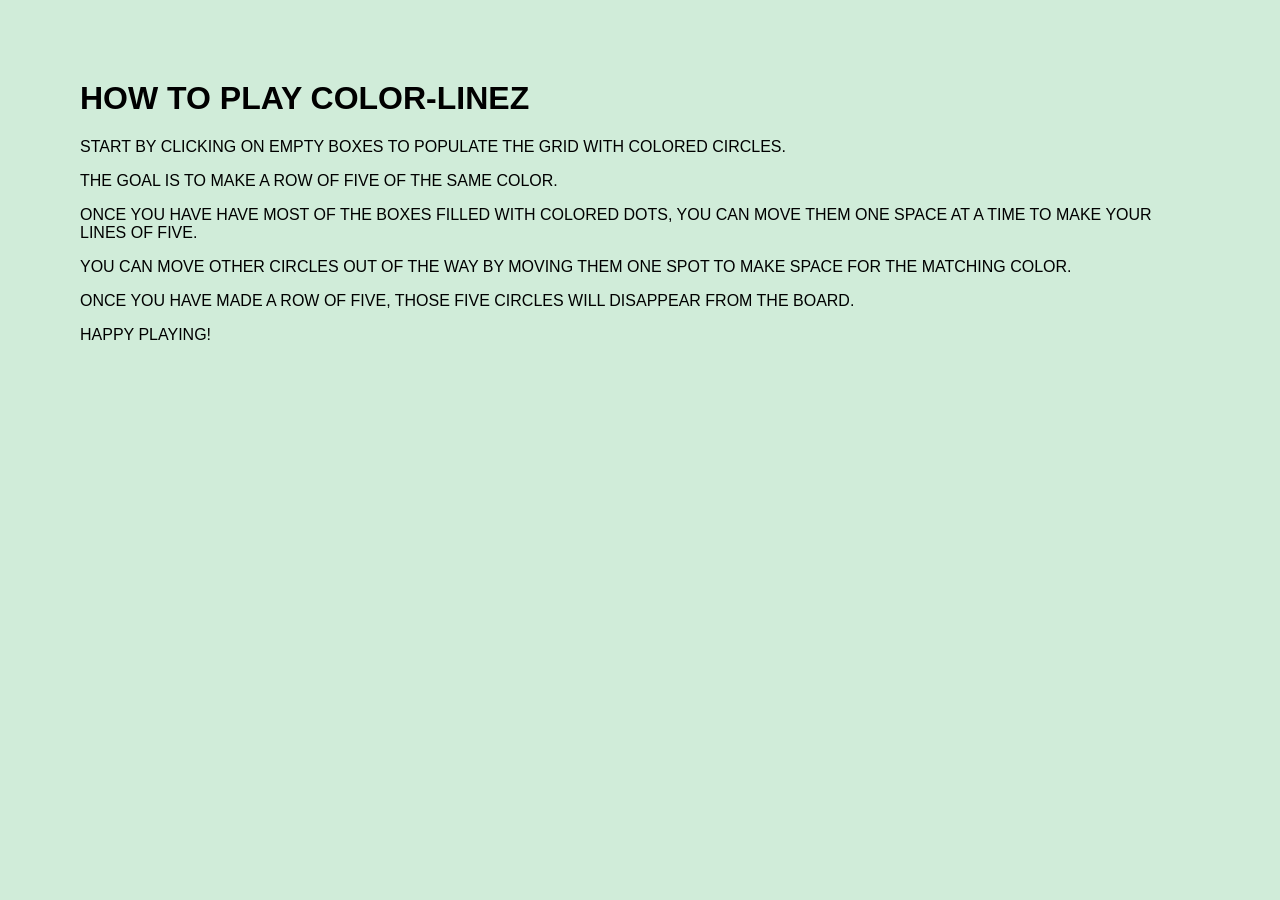
==== instructions.html @ ce93e902 "Create instructions.html Game play instructions" ====
<!doctype html>
<html lang ="en">
<head>
    <meta charset="utf-8">
    <title>color linez instructions</title>
    <style>
        body {
            background-color: #d0ecd9;
            font-family: Candara, sans-serif;
            text-transform: uppercase;
            margin: 5em;
        }
        </style>
</head>

<body>   
          
      <h1>How to play color-linez</h1>
    
      <p>Start by clicking on empty boxes to populate the grid with colored circles. </p>
    
      <p>The goal is to make a row of five of the same color.</p>
    
      <p>Once you have have most of the boxes filled with colored dots, you can move them one space at a time to make your lines of five.</p>
    
      <p>You can move other circles out of the way by moving them one spot to make space for the matching color.</p>
      
      <p>Once you have made a row of five, those five circles will disappear from the board. </p>
      
      <p>Happy playing!</p>
    
   
    </body>
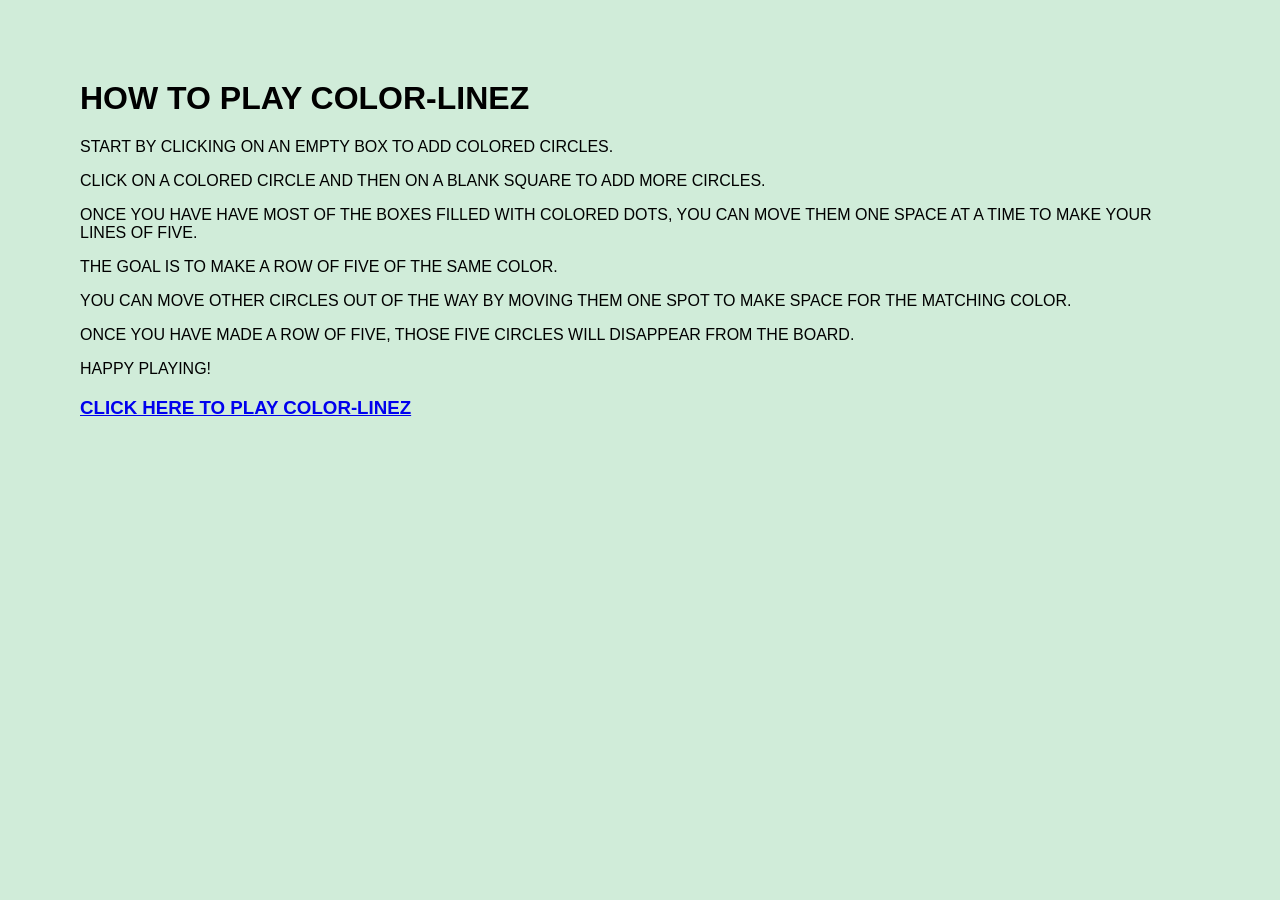
==== commit 003eca54: "Update instructions.html Clarified instructions" ====
--- a/instructions.html
+++ b/instructions.html
@@ -17,17 +17,20 @@
           
       <h1>How to play color-linez</h1>
     
-      <p>Start by clicking on empty boxes to populate the grid with colored circles. </p>
-    
-      <p>The goal is to make a row of five of the same color.</p>
+      <p>Start by clicking on an empty box to add colored circles. </p>
+
+      <p>Click on a colored circle and then on a blank square to add more circles.</p>
     
       <p>Once you have have most of the boxes filled with colored dots, you can move them one space at a time to make your lines of five.</p>
+
+      <p>The goal is to make a row of five of the same color.</p>
     
       <p>You can move other circles out of the way by moving them one spot to make space for the matching color.</p>
       
       <p>Once you have made a row of five, those five circles will disappear from the board. </p>
       
       <p>Happy playing!</p>
-    
+
+      <h3><a href="index.html"> Click here to play color-linez</a></h3>    
    
     </body>
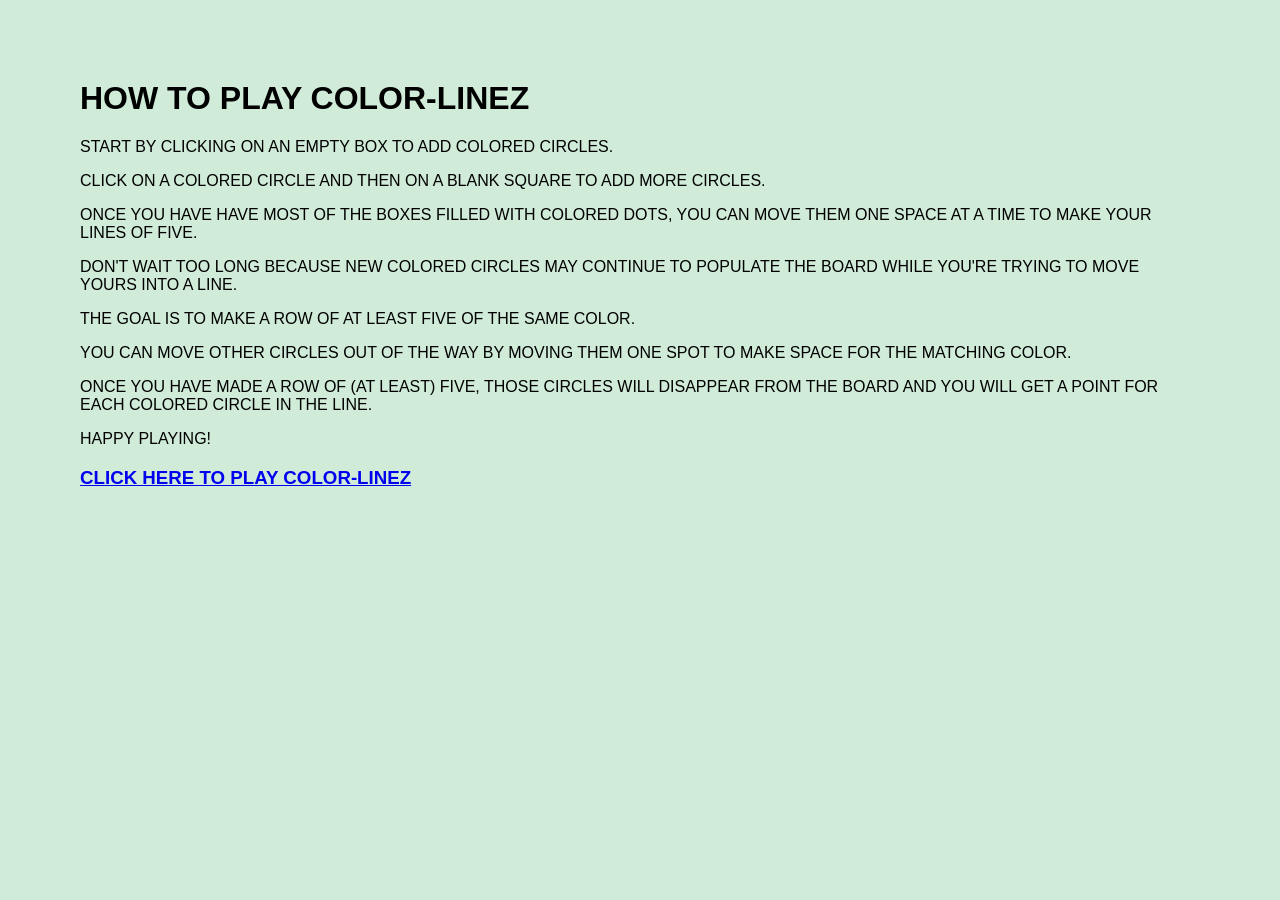
==== commit 890cd578: "Update instructions.html More updates" ====
--- a/instructions.html
+++ b/instructions.html
@@ -23,11 +23,13 @@
     
       <p>Once you have have most of the boxes filled with colored dots, you can move them one space at a time to make your lines of five.</p>
 
-      <p>The goal is to make a row of five of the same color.</p>
+      <p>Don't wait too long because new colored circles may continue to populate the board while you're trying to move yours into a line.</p>
+
+      <p>The goal is to make a row of at least five of the same color.</p>
     
       <p>You can move other circles out of the way by moving them one spot to make space for the matching color.</p>
       
-      <p>Once you have made a row of five, those five circles will disappear from the board. </p>
+      <p>Once you have made a row of (at least) five, those circles will disappear from the board and you will get a point for each colored circle in the line. </p>
       
       <p>Happy playing!</p>
 
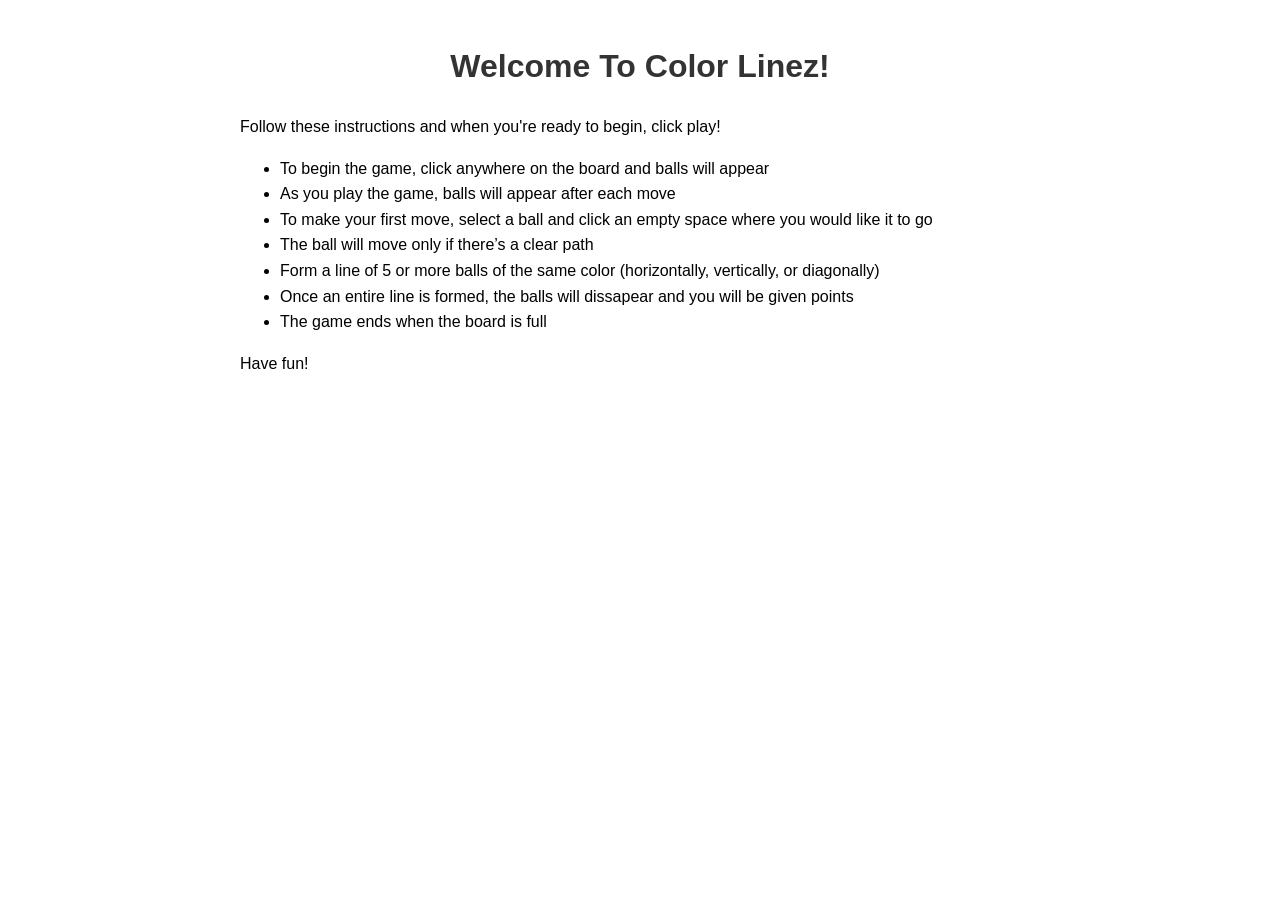
==== commit 954b7a08: "Merge cef4d4a381ee7229b1b6cf7ec2d61b182acc7dab into 74e780ae2aa142bff704fea7a0f66fa573d89595" ====
--- a/instructions.html
+++ b/instructions.html
@@ -1,38 +1,37 @@
-<!doctype html>
-<html lang ="en">
-<head>
-    <meta charset="utf-8">
-    <title>color linez instructions</title>
-    <style>
-        body {
-            background-color: #d0ecd9;
-            font-family: Candara, sans-serif;
-            text-transform: uppercase;
-            margin: 5em;
-        }
-        </style>
-</head>
-
-<body>   
-          
-      <h1>How to play color-linez</h1>
-    
-      <p>Start by clicking on an empty box to add colored circles. </p>
-
-      <p>Click on a colored circle and then on a blank square to add more circles.</p>
-    
-      <p>Once you have have most of the boxes filled with colored dots, you can move them one space at a time to make your lines of five.</p>
-
-      <p>Don't wait too long because new colored circles may continue to populate the board while you're trying to move yours into a line.</p>
-
-      <p>The goal is to make a row of at least five of the same color.</p>
-    
-      <p>You can move other circles out of the way by moving them one spot to make space for the matching color.</p>
-      
-      <p>Once you have made a row of (at least) five, those circles will disappear from the board and you will get a point for each colored circle in the line. </p>
-      
-      <p>Happy playing!</p>
-
-      <h3><a href="index.html"> Click here to play color-linez</a></h3>    
-   
-    </body>
+<!DOCTYPE html>
+<html lang="en">
+<head>
+    <meta charset="UTF-8">
+    <meta name="viewport" content="width=device-width, initial-scale=1.0">
+    <title>Color Linez Instructions!</title>
+
+    <style>
+        body {
+            font-family: Arial, sans-serif;
+            line-height: 1.6;
+            max-width: 800px;
+            margin: auto;
+            padding: 20px;
+        }
+        h1 {
+            text-align: center;
+            color: #333;
+        }
+    </style>
+
+</head>
+<body>
+     <h1>Welcome To Color Linez!</h1>
+    <p>Follow these instructions and when you're ready to begin, click play!</p>
+    <ul>
+        <li>To begin the game, click anywhere on the board and balls will appear</li>
+        <li>As you play the game, balls will appear after each move</li>
+        <li>To make your first move, select a ball and click an empty space where you would like it to go</li>
+        <li>The ball will move only if there’s a clear path</li>
+        <li>Form a line of 5 or more balls of the same color (horizontally, vertically, or diagonally)</li>
+        <li>Once an entire line is formed, the balls will dissapear and you will be given points</li>
+        <li>The game ends when the board is full</li>
+    </ul>
+    <p>Have fun!</p>
+</body>
+</html>
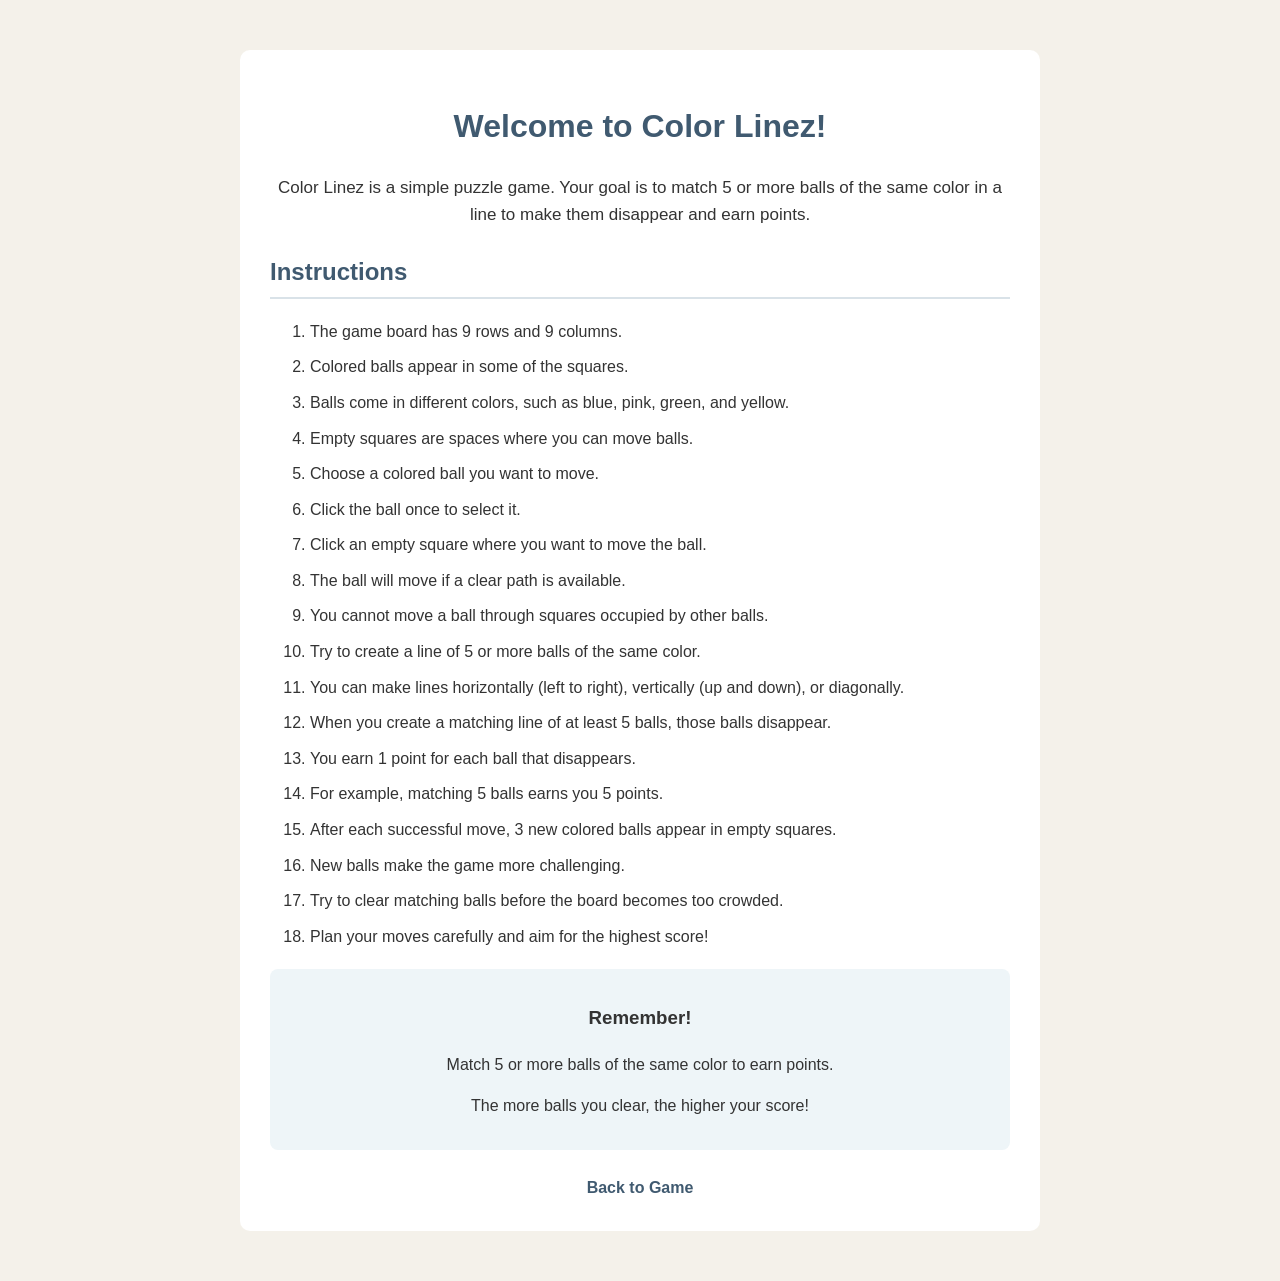
==== commit 6d0b92d9: "Add game instructions page" ====
--- a/instructions.html
+++ b/instructions.html
@@ -1,37 +1,74 @@
-<!DOCTYPE html>
-<html lang="en">
-<head>
-    <meta charset="UTF-8">
-    <meta name="viewport" content="width=device-width, initial-scale=1.0">
-    <title>Color Linez Instructions!</title>
-
-    <style>
-        body {
-            font-family: Arial, sans-serif;
-            line-height: 1.6;
-            max-width: 800px;
-            margin: auto;
-            padding: 20px;
-        }
-        h1 {
-            text-align: center;
-            color: #333;
-        }
-    </style>
-
-</head>
-<body>
-     <h1>Welcome To Color Linez!</h1>
-    <p>Follow these instructions and when you're ready to begin, click play!</p>
-    <ul>
-        <li>To begin the game, click anywhere on the board and balls will appear</li>
-        <li>As you play the game, balls will appear after each move</li>
-        <li>To make your first move, select a ball and click an empty space where you would like it to go</li>
-        <li>The ball will move only if there’s a clear path</li>
-        <li>Form a line of 5 or more balls of the same color (horizontally, vertically, or diagonally)</li>
-        <li>Once an entire line is formed, the balls will dissapear and you will be given points</li>
-        <li>The game ends when the board is full</li>
-    </ul>
-    <p>Have fun!</p>
-</body>
-</html>+
+<!DOCTYPE html>
+<html lang="en">
+<head>
+    <meta charset="UTF-8">
+    <meta name="viewport" content="width=device-width, initial-scale=1.0">
+    <title>How to Play Color Linez</title>
+    <link rel="stylesheet" href="styles.css">
+</head>
+
+<body>
+
+    <div class="container">
+
+        <h1>Welcome to Color Linez!</h1>
+
+        <p class="intro">
+            Color Linez is a simple puzzle game.
+            Your goal is to match 5 or more balls of the same color
+            in a line to make them disappear and earn points.
+        </p>
+
+        <h2>Instructions</h2>
+
+        <ol>
+            <li>The game board has 9 rows and 9 columns.</li>
+
+            <li>Colored balls appear in some of the squares.</li>
+
+            <li>Balls come in different colors, such as blue, pink, green, and yellow.</li>
+
+            <li>Empty squares are spaces where you can move balls.</li>
+
+            <li>Choose a colored ball you want to move.</li>
+
+            <li>Click the ball once to select it.</li>
+
+            <li>Click an empty square where you want to move the ball.</li>
+
+            <li>The ball will move if a clear path is available.</li>
+
+            <li>You cannot move a ball through squares occupied by other balls.</li>
+
+            <li>Try to create a line of 5 or more balls of the same color.</li>
+
+            <li>You can make lines horizontally (left to right), vertically (up and down), or diagonally.</li>
+
+            <li>When you create a matching line of at least 5 balls, those balls disappear.</li>
+
+            <li>You earn 1 point for each ball that disappears.</li>
+
+            <li>For example, matching 5 balls earns you 5 points.</li>
+
+            <li>After each successful move, 3 new colored balls appear in empty squares.</li>
+
+            <li>New balls make the game more challenging.</li>
+
+            <li>Try to clear matching balls before the board becomes too crowded.</li>
+
+            <li>Plan your moves carefully and aim for the highest score!</li>
+        </ol>
+
+        <div class="scoring">
+            <h3>Remember!</h3>
+            <p>Match 5 or more balls of the same color to earn points.</p>
+            <p>The more balls you clear, the higher your score!</p>
+        </div>
+
+        <a href="index.html" class="back-link">Back to Game</a>
+
+    </div>
+
+</body>
+</html>
--- a/styles.css
+++ b/styles.css
@@ -0,0 +1,73 @@
+* {
+            box-sizing: border-box;
+        }
+
+        body {
+            font-family: Arial, sans-serif;
+            background-color: #f4f1ea;
+            color: #333;
+            margin: 0;
+            padding: 20px;
+            line-height: 1.6;
+        }
+
+        .container {
+            max-width: 800px;
+            margin: 30px auto;
+            background-color: white;
+            padding: 30px;
+            border-radius: 10px;
+        }
+
+        h1 {
+            text-align: center;
+            color: #405a70;
+        }
+
+        .intro {
+            text-align: center;
+            font-size: 17px;
+        }
+
+        h2 {
+            color: #405a70;
+            border-bottom: 2px solid #d9e2e8;
+            padding-bottom: 5px;
+            margin-top: 25px;
+        }
+
+        li {
+            margin-bottom: 10px;
+        }
+
+        .scoring {
+            background-color: #eef5f8;
+            padding: 15px;
+            border-radius: 8px;
+            text-align: center;
+            margin-top: 20px;
+        }
+
+        .back-link {
+            display: block;
+            text-align: center;
+            margin-top: 25px;
+            color: #405a70;
+            text-decoration: none;
+            font-weight: bold;
+        }
+
+        .back-link:hover {
+            text-decoration: underline;
+        }
+
+        @media (max-width: 600px) {
+            .container {
+                padding: 20px;
+                margin: 10px auto;
+            }
+
+            h1 {
+                font-size: 26px;
+            }
+        }
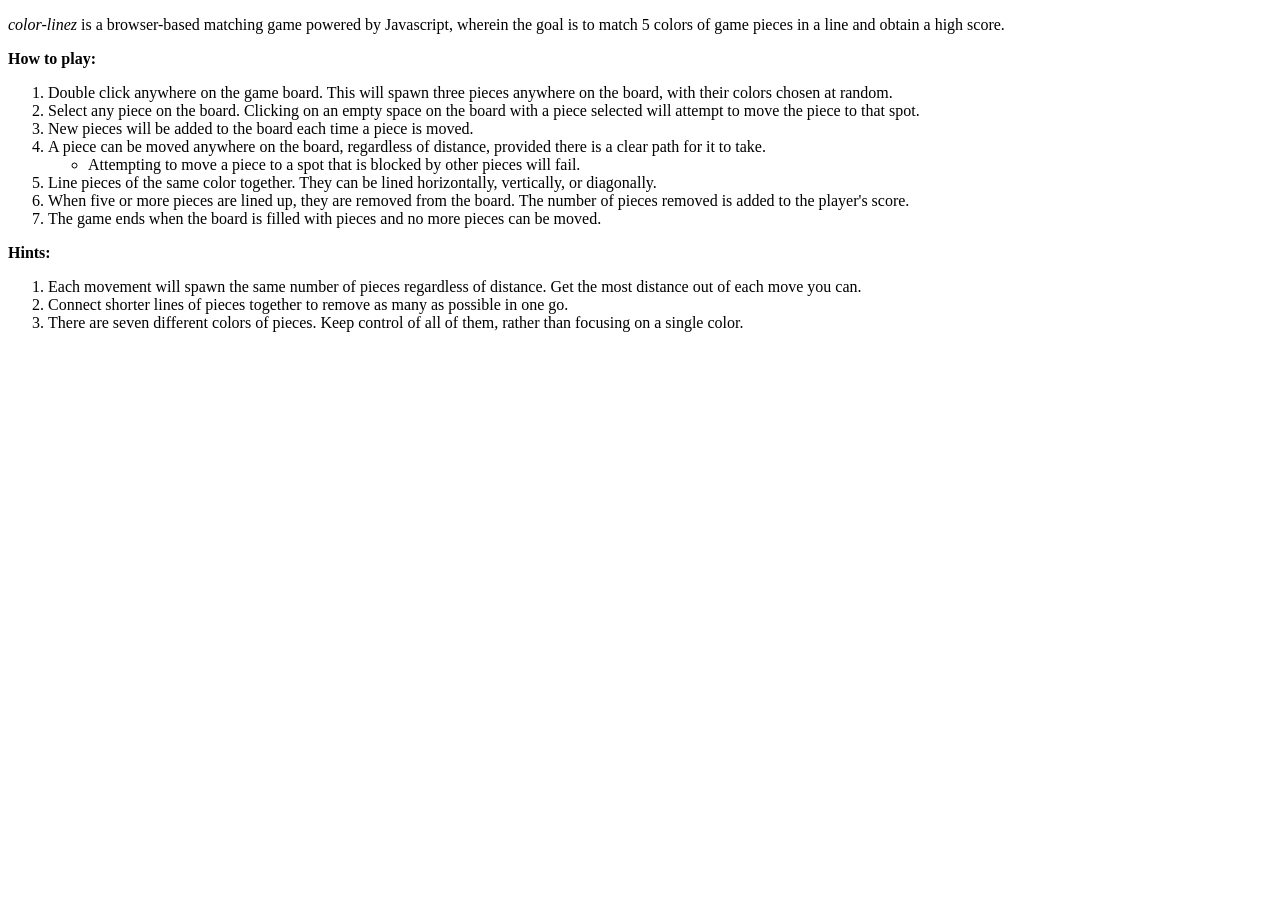
==== commit e90d130c: "Create instructions.html" ====
--- a/instructions.html
+++ b/instructions.html
@@ -1,74 +1,33 @@
-
 <!DOCTYPE html>
 <html lang="en">
-<head>
-    <meta charset="UTF-8">
-    <meta name="viewport" content="width=device-width, initial-scale=1.0">
-    <title>How to Play Color Linez</title>
-    <link rel="stylesheet" href="styles.css">
-</head>
+    <head>
+        <meta charset="utf-8">
+		<title>Instructions -- color-linez</title>
+    </head>
 
-<body>
+    <body>
+        <p><em>color-linez</em> is a browser-based matching game powered by Javascript, wherein the goal is to match 5 colors of game pieces in a line and obtain a high score.</p>
 
-    <div class="container">
+        <p><strong>How to play:</strong></p>
+        <p><ol>
+            <li>Double click anywhere on the game board. This will spawn three pieces anywhere on the board, with their colors chosen at random.</li>
+            <li>Select any piece on the board. Clicking on an empty space on the board with a piece selected will attempt to move the piece to that spot.</li>
+            <li>New pieces will be added to the board each time a piece is moved.</li>
+            <li>A piece can be moved anywhere on the board, regardless of distance, provided there is a clear path for it to take.
+                <ul>
+                    <li>Attempting to move a piece to a spot that is blocked by other pieces will fail.</li>
+                </ul>
+            </li>
+            <li>Line pieces of the same color together. They can be lined horizontally, vertically, or diagonally.</li>
+            <li>When five or more pieces are lined up, they are removed from the board. The number of pieces removed is added to the player's score.</li>
+            <li>The game ends when the board is filled with pieces and no more pieces can be moved.</li>
+        </ol></p>
 
-        <h1>Welcome to Color Linez!</h1>
-
-        <p class="intro">
-            Color Linez is a simple puzzle game.
-            Your goal is to match 5 or more balls of the same color
-            in a line to make them disappear and earn points.
-        </p>
-
-        <h2>Instructions</h2>
-
-        <ol>
-            <li>The game board has 9 rows and 9 columns.</li>
-
-            <li>Colored balls appear in some of the squares.</li>
-
-            <li>Balls come in different colors, such as blue, pink, green, and yellow.</li>
-
-            <li>Empty squares are spaces where you can move balls.</li>
-
-            <li>Choose a colored ball you want to move.</li>
-
-            <li>Click the ball once to select it.</li>
-
-            <li>Click an empty square where you want to move the ball.</li>
-
-            <li>The ball will move if a clear path is available.</li>
-
-            <li>You cannot move a ball through squares occupied by other balls.</li>
-
-            <li>Try to create a line of 5 or more balls of the same color.</li>
-
-            <li>You can make lines horizontally (left to right), vertically (up and down), or diagonally.</li>
-
-            <li>When you create a matching line of at least 5 balls, those balls disappear.</li>
-
-            <li>You earn 1 point for each ball that disappears.</li>
-
-            <li>For example, matching 5 balls earns you 5 points.</li>
-
-            <li>After each successful move, 3 new colored balls appear in empty squares.</li>
-
-            <li>New balls make the game more challenging.</li>
-
-            <li>Try to clear matching balls before the board becomes too crowded.</li>
-
-            <li>Plan your moves carefully and aim for the highest score!</li>
-        </ol>
-
-        <div class="scoring">
-            <h3>Remember!</h3>
-            <p>Match 5 or more balls of the same color to earn points.</p>
-            <p>The more balls you clear, the higher your score!</p>
-        </div>
-
-        <a href="index.html" class="back-link">Back to Game</a>
-
-    </div>
-
-</body>
-</html>
+        <strong>Hints:</strong>
+        <p><ol>
+            <li>Each movement will spawn the same number of pieces regardless of distance. Get the most distance out of each move you can.</li>
+            <li>Connect shorter lines of pieces together to remove as many as possible in one go.</li>
+            <li>There are seven different colors of pieces. Keep control of all of them, rather than focusing on a single color.</li>
+        </ol></p>
+    </body>
+</html>
